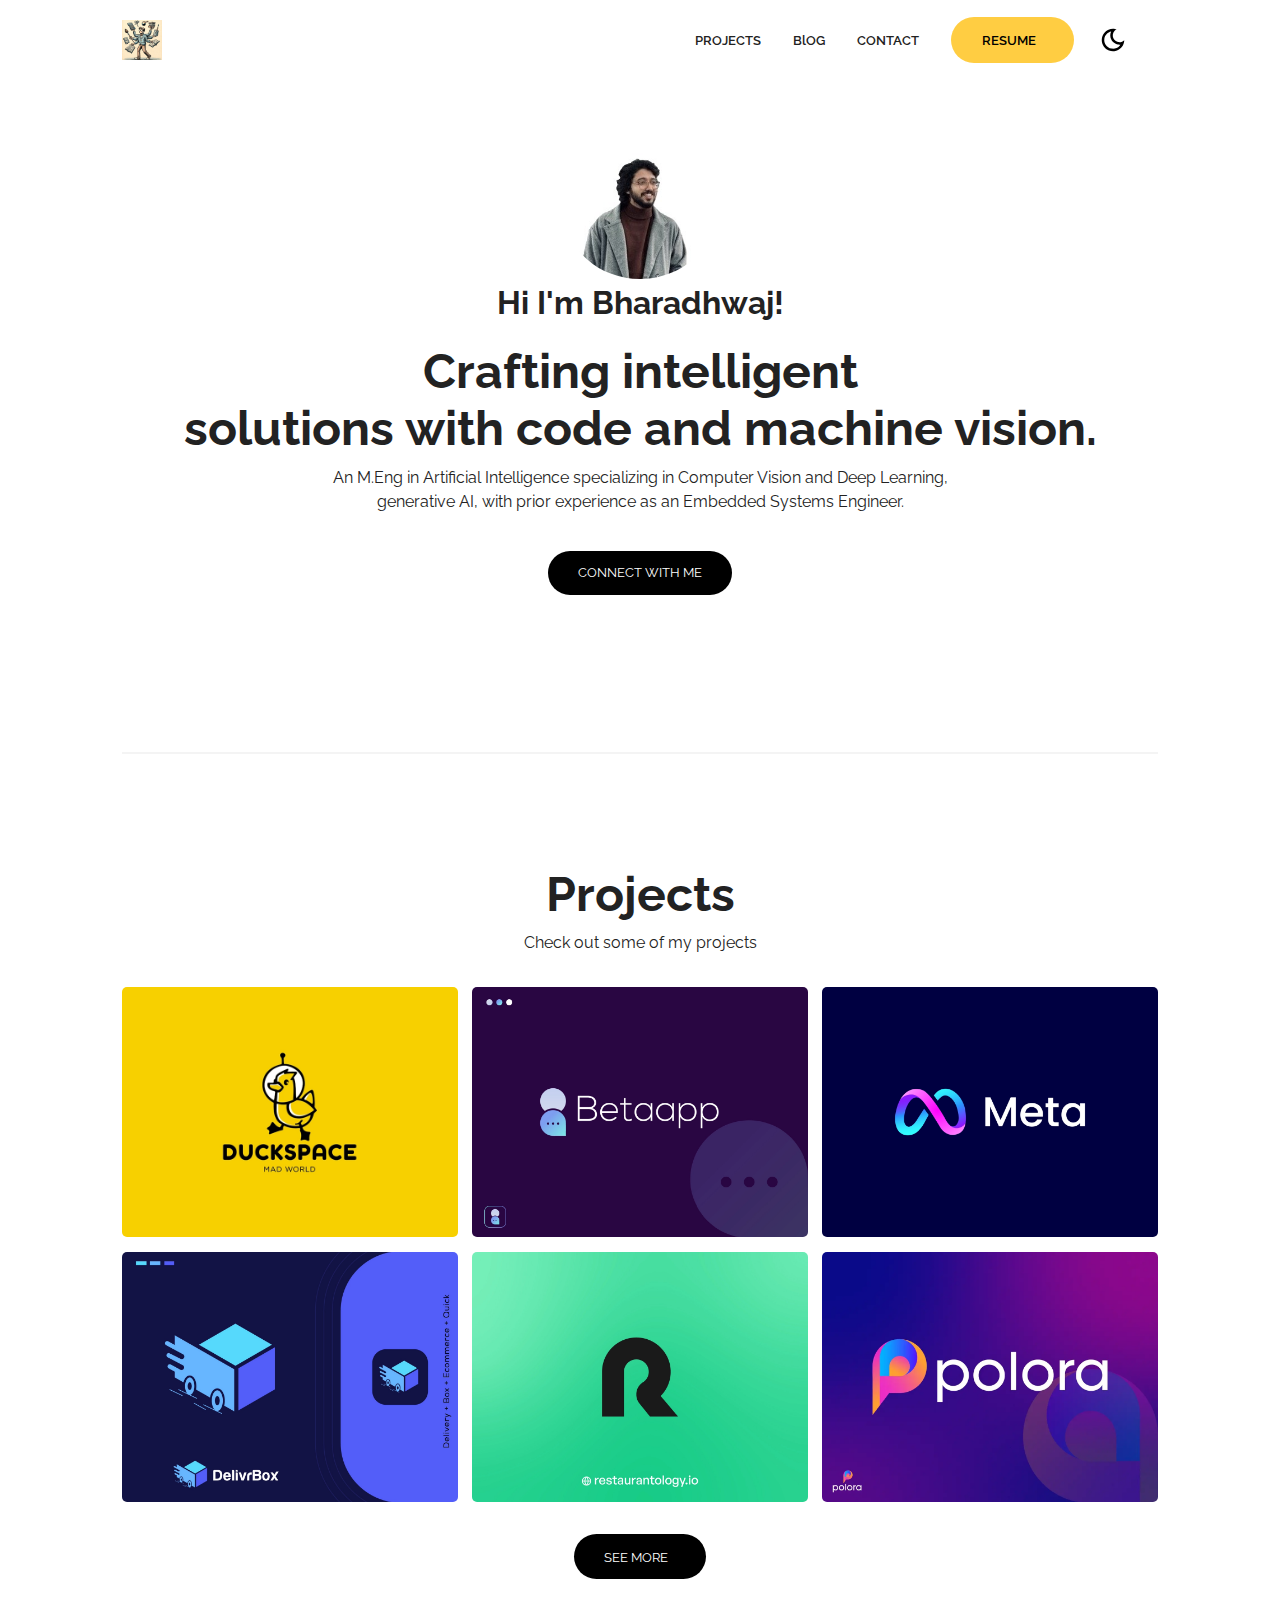
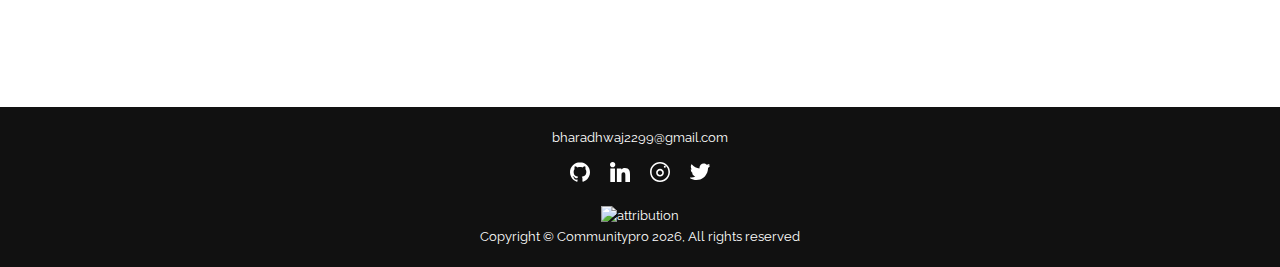
==== docs/index.html @ 9eeab5f7 "Changed src -> docs" ====
<!DOCTYPE html>
<html lang="en">
  <head>
    <meta charset="UTF-8" />
    <meta http-equiv="X-UA-Compatible" content="IE=edge" />
    <meta name="viewport" content="width=device-width, initial-scale=1.0" />
    <!-- Primary Meta Tags -->
    <title>Portfolio Template - Open source</title>
    <meta name="title" content="Portfolio Template - Open source" />
    <meta
      name="description"
      content="Build or customize your portfolio website using this super easy template. Free to use if you are a member of the community or a contributor to this project"
    />

    <!-- Open Graph / Facebook -->
    <meta property="og:type" content="website" />
    <meta
      property="og:url"
      content="https://github.com/CommunityPro/portfolio-html"
    />
    <meta property="og:title" content="Portfolio Template - Open source" />
    <meta
      property="og:description"
      content="Build or customize your portfolio website using this super easy template. Free to use if you are a member of the community or a contributor to this project"
    />
    <meta
      property="og:image"
      content="https://user-images.githubusercontent.com/62628408/150613011-b78a7f5a-0af1-4312-aab0-0022e7258693.png"
    />

    <!-- Twitter -->
    <meta property="twitter:card" content="summary_large_image" />
    <meta
      property="twitter:url"
      content="https://github.com/CommunityPro/portfolio-html"
    />
    <meta property="twitter:title" content="Portfolio Template - Open source" />
    <meta
      property="twitter:description"
      content="Build or customize your portfolio website using this super easy template. Free to use if you are a member of the community or a contributor to this project"
    />
    <meta
      property="twitter:image"
      content="https://user-images.githubusercontent.com/62628408/150613011-b78a7f5a-0af1-4312-aab0-0022e7258693.png"
    />

    <!-- Link -->
    <link
      rel="apple-touch-icon"
      sizes="180x180"
      href="assets/favicon/apple-touch-icon.png"
    />
    <link
      rel="icon"
      type="image/png"
      sizes="16x16"
      href="/assets/favicon/favicon-16x16.png"
    />
    <link
      rel="icon"
      type="image/png"
      sizes="32x32"
      href="assets/favicon/favicon-32x32.png"
    />
    <link
      rel="icon"
      type="image/png"
      sizes="192x192"
      href="assets/favicon/android-chrome-192x192.png"
    />
    <link
      rel="icon"
      type="image/png"
      sizes="512x512"
      href="assets/favicon/android-chrome-512x512.png"
    />
    <link rel="icon" type="image/x-icon" href="assets/favicon/favicon.ico" />
    <link rel="manifest" href="assets/favicon/site.webmanifest" />
    <link
      rel="stylesheet"
      href="https://use.fontawesome.com/releases/v5.15.4/css/all.css"
      integrity="sha384-DyZ88mC6Up2uqS4h/KRgHuoeGwBcD4Ng9SiP4dIRy0EXTlnuz47vAwmeGwVChigm"
      crossorigin="anonymous"
    />
    <link rel="stylesheet" href="css/style.css" />
    <link rel="stylesheet" href="css/utilities.css" />
  </head>
  <body>
    <header id="hero">
      <!-- Navbar -->
      <nav class="navbar">
        <div class="container">
          <!-- Logo -->
          <h1 id="logo">
            <a href="https://github.com/Bharadhwajsaimatha"
              ><img src="./assets/jack_of_all_trades.png" alt="My Logo"
            /></a>
          </h1>
          <!-- Navbar links -->
          <ul class="nav-menu">
            <li><a class="nav-link" href="#projects">PROJECTS</a></li>
            <li><a class="nav-link" href="https://loose0ends.wordpress.com/">BlOG</a></li>
            <li><a class="nav-link" href="#footer">CONTACT</a></li>
            <li>
                <a
                class="nav-link btn btn-primary"
                href="assets/CV_SaiBharadhwajMatha_23122024.pdf"
                target="_blank"
                >RESUME <i class="fas fa-arrow-right"></i
                ></a>
            </li>

            <!-- Toggle switch -->
            <div class="theme-switch">
              <input type="checkbox" id="switch" />
              <label class="toggle-icons" for="switch">
                <img class="moon" src="assets/moon.svg" />
                <img class="sun" src="assets/sun.svg" />
              </label>
            </div>
            <!-- Hamburger menu -->
          </ul>
          <div class="hamburger">
            <span class="bar"></span>
            <span class="bar"></span>
            <span class="bar"></span>
          </div>
        </div>
      </nav>

      <section class="header-container">
        <img
          class="profile-image"
          src="assets/profile_img.png"
          alt=""
        />
        <h1>Hi I'm Bharadhwaj!</h1>

        <div class="content-text">
            <h2>Crafting intelligent</h2>
            <h2>solutions with code and machine vision.</h2>
          <p>
            An M.Eng in Artificial Intelligence specializing in Computer Vision and Deep Learning, generative AI, with prior experience as an Embedded Systems Engineer.
          </p>
        </div>
        <a
          href="mailto:bhaardhwaj2299@gmail.com"
          class="btn btn-secondary"
          target="_blank"
          >Connect With Me</a
        >
      </section>
    </header>

    <!-- Projects -->
    <section id="projects" class="project-container container">
      <div class="division"></div>
      <div class="content-text">
        <h2>Projects</h2>
        <p>Check out some of my projects</p>
      </div>

      <article class="project">
        <!-- Project 1 -->
        <div href="" class="card">
          <div class="project-info">
            <div class="project-bio">
              <h3>AirSemOcc</h3>
              <p>Open3D, PyTorch, COLMAP</p>
            </div>

            <div class="project-link">
              <a href="https://github.com/Bharadhwajsaimatha/AirSemOcc-Semantic-Occupancy-Project-for-UAS" target="_blank"><i class="fab fa-github"></i></a>
              <!-- <a href="#" target="_blank"><i class="fas fa-globe"></i></a> -->
            </div>
          </div>
        </div>

        <!-- Project 2 -->
        <div href="" class="card">
          <div class="project-info">
            <div class="project-bio">
              <h3>3D Semantic Point Clouds</h3>
              <p>SfM,MVS,Semantic Segmentation</p>
            </div>

            <div class="project-link">
              <a href="https://github.com/Bharadhwajsaimatha/3D-Semantic-Point-Cloud-Generation" target="_blank"><i class="fab fa-github"></i></a>
              <!-- <a href="#" target="_blank"><i class="fas fa-globe"></i></a> -->
            </div>
          </div>
        </div>

        <!-- Porject 3 -->
        <div href="" class="card">
          <div class="project-info">
            <div class="project-bio">
              <h3>Project Three</h3>
              <p>React, Redux, SASS</p>
            </div>

            <div class="project-link">
              <a href="#" target="_blank"><i class="fab fa-github"></i></a>
              <a href="#" target="_blank"><i class="fas fa-globe"></i></a>
            </div>
          </div>
        </div>

        <!-- Project 4 -->
        <div href="" class="card">
          <div class="project-info">
            <div class="project-bio">
              <h3>Project Four</h3>
              <p>React, Redux, SASS</p>
            </div>

            <div class="project-link">
              <a href="#" target="_blank"><i class="fab fa-github"></i></a>
              <a href="#" target="_blank"><i class="fas fa-globe"></i></a>
            </div>
          </div>
        </div>

        <!-- Project 5 -->
        <div href="" class="card">
          <div class="project-info">
            <div class="project-bio">
              <h3>Project Five</h3>
              <p>React, Redux, SASS</p>
            </div>

            <div class="project-link">
              <a href="#" target="_blank"><i class="fab fa-github"></i></a>
              <a href="#" target="_blank"><i class="fas fa-globe"></i></a>
            </div>
          </div>
        </div>

        <!-- Project 6 -->
        <div href="" class="card">
          <div class="project-info">
            <div class="project-bio">
              <h3>Project Six</h3>
              <p>React, Redux, SASS</p>
            </div>

            <div class="project-link">
              <a href="#" target="_blank"><i class="fab fa-github"></i></a>
              <a href="#" target="_blank"><i class="fas fa-globe"></i></a>
            </div>
          </div>
        </div>
      </article>

      <a href="#" class="btn btn-secondary"
        target="_blank" >See More <i class="fas fa-arrow-right"></i
      ></a>
    </section>

    <footer id="footer">
      <div class="container">
        <a href="mailto:bharadhwaj2299@gmail.com">bharadhwaj2299@gmail.com</a>
        <!-- Social links -->
        <div class="social">
          <a href="https://github.com/Bharadhwajsaimatha" target="_blank"><img src="./assets/github-icon.svg" alt="GitHub" /></a>
          <a href="https://www.linkedin.com/in/saibharadhwajmatha/" target="_blank"
            ><img src="./assets/linkedin-icon.svg" alt="Linkedin"
          /></a>
            <a href="https://www.instagram.com/bharadhwaj_10/profilecard/?igsh=MWFwanN6cmVvM3djMw==" target="_blank"
            ><img src="./assets/instagram-icon.svg" alt="Instagram"
            /></a>
          <a href="https://x.com/bharadhwaj10" target="_blank"><img src="./assets/twitter-icon.svg" alt="Twitter" /></a>
          <!-- <a href="#" target="_blank"
            ><img src="./assets/hashnode-icon.svg" alt="Hashnode"
          /></a> -->
        </div>
        <!-- Attribution -->
        <div class="attribution">
          <a
            href="https://github.com/CommunityPro/portfolio-html"
            target="_blank"
            rel="noopener noreferrer"
          >
            <img
              src="https://user-images.githubusercontent.com/62628408/157202263-9174da24-b19a-4017-9b7c-a1d26ae8f014.svg"
              alt="attribution"
              width="150px"
            />
          </a>
        </div>
        <p>Copyright &copy; Communitypro <span id="datee"></span>, All rights reserved</p>
      </div>
    </footer>
    <script src="js/script.js"></script>
  </body>
</html>
---- docs/css/style.css ----
/* This is the required project styling. Will contain essential CSS styles like:
   * Flex property
   * Grid layout
   * Cards and sections
*/

@import url(https://fonts.googleapis.com/css?family=Raleway:100,200,300,regular,500,600,700,800,900,100italic,200italic,300italic,italic,500italic,600italic,700italic,800italic,900italic);

/* variables */
:root {
  /* Colors */
  --primary-color: #ffcd42;
  --secondary-color: #ffd35c;
  --bg-primary: #ffffff;
  --text-color: #222222;
  --text-color-two: #ffffff;
  --bg-secondary: #000000;
  --card-background: #f4f4f4;
  --bg-secondary-two: #111111;

  --shadow: 0 10px 40px rgba(0, 0, 0, 0.2);

  /* Font Weight */
  --weight-small: 400;
  --weight-semibold: 600;
  --weight-bold: 800;

  /* Max width */
  --width-small: 600px;
  --width-medium: 1100px;
  --width-large: 1300px;
}

[data-theme="dark"] {
  --primary-color: #ffcd42;
  --secondary-color: #ffd35c;
  --bg-primary: #000000;
  --text-color: #ffffff;
  --text-color-two: #222222;
  --bg-secondary: #ffffff;
  --card-background: #111111;
  --bg-secondary-two: #f4f4f4;
  --shadow: 0 2px 10px rgba(95, 95, 95, 0.2);
}

html {
  font-size: 100%;
  scroll-behavior: smooth;
}

/* Reset default styling */
* {
  margin: 0;
  padding: 0;
  box-sizing: border-box;
}

ul {
  list-style: none;
}

a {
  text-decoration: none;
  color: var(--text-color);
}

/* Main styling */
body {
  background: var(--bg-primary);
  color: var(--text-color);
  font-family: "Raleway", sans-serif;
  line-height: 1.5;
}

/* Navbar */
.navbar {
  position: fixed;
  top: 0;
  left: 0;
  right: 0;
  z-index: 20;
  background: var(--bg-primary);
}

.navbar .container {
  display: flex;
  align-items: center;
  justify-content: space-between;
  z-index: 20;
  height: 80px;
  width: 100%;
}

.navbar .nav-menu {
  display: flex;
  align-items: center;
  background: var(--bg-primary);
}

.navbar .nav-link {
  margin: 0 1rem;
  font-size: 0.8rem;
  font-weight: var(--weight-semibold);
}

.navbar #logo img {
  display: block;
  width: 40px;
}

.navbar .btn {
  margin-right: 1.5rem;
}

.fas.fa-arrow-right {
  margin-left: 0.5rem;
  font-size: 0.9rem;
}

/* hamburger */
.hamburger {
  margin-bottom: 0.1rem;
  display: none;
}

.bar {
  display: block;
  width: 23px;
  height: 3px;
  margin: 4px auto;
  transition: all 0.3s ease-in-out;
  border-radius: 30px;
  background-color: var(--bg-secondary);
}

/* Hero section */
#hero {
  display: flex;
  flex-direction: column;
  height: 100%;
}

.profile-image {
  width: 150px;
  border-radius: 50%;
  animation: bounce 1s infinite alternate;
}

@keyframes bounce {
  from {
    transform: translateY(0px);
  }

  to {
    transform: translateY(-10px);
  }
}

.division {
  width: 100%;
  height: 2px;
  background-color: var(--card-background);
  margin: 5.5rem 0;
}
/* Projects */
#projects {
  display: flex;
  flex-direction: column;
  margin: 2rem auto 5rem;
}

#projects .btn {
  align-self: center;
  margin: 2rem 0;
}

.project {
  display: grid;
  grid-template-columns: repeat(3, 1fr);
  grid-auto-rows: minmax(250px, auto);
  grid-gap: 0.9rem;
}

.card .project-bio p {
  font-size: 0.83rem;
}

.card .project-bio h3 {
  font-size: 0.9rem;
}

.project-info {
  display: flex;
  justify-content: space-between;
  opacity: 0;
  position: relative;
  transition: 0.5s ease-in-out;
}

.project-bio {
  display: flex;
  flex-direction: column;
  justify-content: flex-end;
  position: relative;
  top: 160px;
  left: 10px;
}

/* Footer */
#footer {
  background: #111111;
}

#footer .container {
  display: flex;
  flex-direction: column;
  align-items: center;
  justify-content: center;
  color: #ffffff;
  min-height: 160px;
  text-align: center;
}

#footer a {
  font-size: 0.8rem;
  color: #fff;
}

#footer a:hover {
  opacity: 0.6;
}

#footer .social {
  margin: 0.9rem 0;
}

#footer .social img {
  width: 20px;
  height: 20px;
}

#footer .social a {
  margin: 0 0.5rem;
}

#footer p {
  font-size: 0.8rem;
}

/* Responsiveness */

@media (max-width: 1000px) {
  .project {
    display: grid;
    grid-template-columns: repeat(2, 1fr);
  }
}

@media (max-width: 768px) {
}

@media (max-width: 670px) {
  .navbar .nav-menu {
    position: fixed;
    right: -100vw;
    top: 4.5rem;
    flex-direction: column;
    width: calc(80% - 10px);
    transition: 0.3s;
    box-shadow: var(--shadow);
    padding: 2rem;
    border-radius: 5px;
    align-items: flex-start;
  }

  .navbar .btn {
    margin: 0;
    margin-top: 1rem;
  }

  .nav-menu.active {
    right: 20px;
  }

  .nav-menu .nav-link {
    font-size: 0.9rem;
    margin: 0 0.2rem;
  }

  .nav-menu li {
    margin-bottom: 0.5rem;
    width: 100%;
  }

  .nav-menu .btn {
    width: 100%;
    text-align: center;
    margin-top: 0.5rem;
  }

  .hamburger {
    display: block;
    cursor: pointer;
    padding: 0.2rem 0.4rem;
  }

  .hamburger.active {
    border: 1px dotted gray;
  }

  .hamburger.active .bar:nth-child(2) {
    opacity: 0;
  }

  .hamburger.active .bar:nth-child(1) {
    transform: translateY(6px) rotate(45deg);
  }

  .hamburger.active .bar:nth-child(3) {
    transform: translateY(-8px) rotate(-45deg);
  }
}

@media (max-width: 600px) {
  .project {
    display: grid;
    grid-template-columns: 1fr;
  }

  .header-container .btn {
    border-radius: 5px;
    width: 80%;
  }
}
---- docs/css/utilities.css ----
/* ?This is where reusable styling of this template will be. 
   !Will contain things like:
   * Button styling
   * Background color styling
   * padding and margin
*/

.container {
  max-width: var(--width-medium);
  margin: 0 auto;
  padding: 1rem 2rem;
}

h1::selection,
h2::selection {
  color: #111;
  background: var(--primary-color);
}

/* Buttons */
.btn {
  display: inline-block;
  padding: 0.75rem 1.9rem;
  border-radius: 30px;
  text-transform: uppercase;
  font-size: 0.82rem;
  transition: 0.3s;
}

.btn-primary {
  background: var(--primary-color);
  color: #000000;
}

.btn-secondary {
  margin: 5px 0;
  background-color: var(--bg-secondary);
  color: var(--bg-primary);
}

/* add hover to resume button */
.btn-primary:hover {
  background: var(--secondary-color);
}

/* Dark mode toggle */
#switch {
  display: none;
}

.toggle-icons {
  display: flex;
  justify-content: space-between;
  align-items: center;
  cursor: pointer;
}

.toggle-icons > img {
  transition: 0.6s cubic-bezier(0.23, 1, 0.32, 1);
  width: 30px;
}

.moon {
  transform: rotate(10deg);
}

#switch:checked + .toggle-icons .moon {
  transform: rotate(250deg);
}

#switch:checked + .toggle-icons .sun {
  transform: rotate(100deg);
}

/* Header Container */
.header-container {
  display: flex;
  flex-direction: column;
  align-items: center;
  justify-content: center;
  margin-top: 8rem;
  padding: 1rem;
}

.header-container > div {
  margin-top: 1rem;
}

.content-text {
  text-align: center;
  margin: 1.5rem 0;
}

.content-text h2 {
  font-size: 3rem;
  line-height: 1.2;
  transition: 0.2s ease-in-out;
}

.content-text p {
  padding: 0.5rem;
  margin: 0 auto;
  max-width: 700px;
}

/* Project cards */
.card {
  padding: 1rem;
  background: var(--card-background);
  color: #ffffff;
  border-radius: 5px;
  transition: 0.4s ease-in-out;
  cursor: pointer;
}

.card a {
  color: #ffffff;
  transition: 0.25s ease-in-out;
  font-size: 1.1rem;
  margin-right: 0.3rem;
}

.card a:hover {
  color: var(--primary-color);
}

.card:hover {
  box-shadow: inset 0 100px 1000px 10px rgba(0, 0, 0, 0.8);
}

.card:hover .project-info {
  opacity: 1;
}

/* Project Images */

/* project 1 */
.card:nth-child(1) {
  background: url(../assets/project/project-one.png) center center/cover;
}

/* Project 2 */
.card:nth-child(2) {
  background: url(../assets/project/project-two.png) center center/cover;
}

/* Project 3 */
.card:nth-child(3) {
  background: url(../assets/project/project-three.png) center center/cover;
}

/* Project 4 */
.card:nth-child(4) {
  background: url(../assets/project/project-four.png) center center/cover;
}

/* Project 5 */
.card:nth-child(5) {
  background: url(../assets/project/project-five.png) center center/cover;
}

/* Project 6 */
.card:nth-child(6) {
  background: url(../assets/project/project-six.png) center center/cover;
}

/* Media Queries */
@media (max-width: 768px) {
  .header-container {
    margin-top: 7rem;
    text-align: center;
  }

  .content-text h2 {
    font-size: 2.5rem;
  }
}
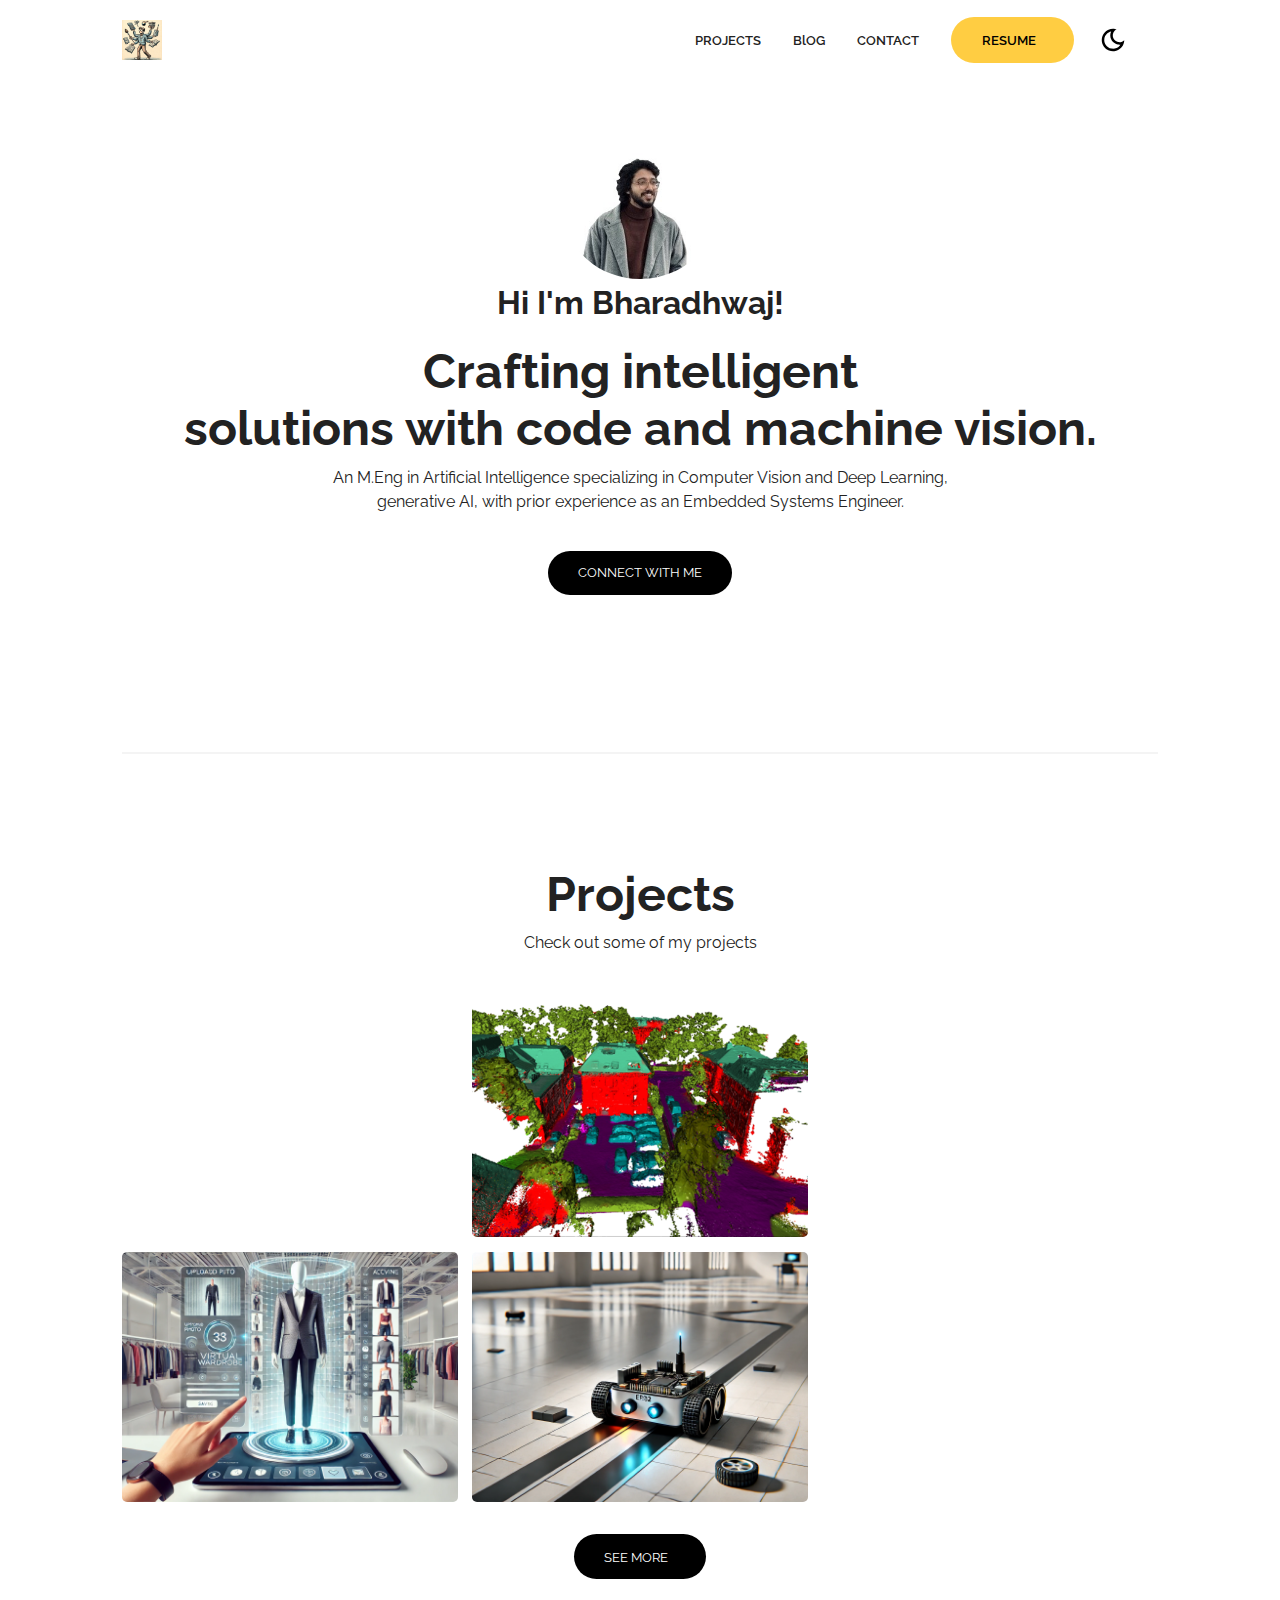
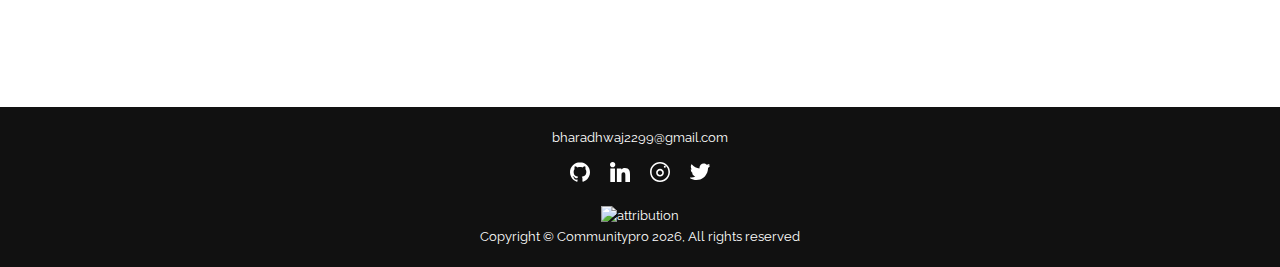
==== commit 6f9f85fa: "Updated README.md" ====
--- a/docs/index.html
+++ b/docs/index.html
@@ -5,44 +5,25 @@
     <meta http-equiv="X-UA-Compatible" content="IE=edge" />
     <meta name="viewport" content="width=device-width, initial-scale=1.0" />
     <!-- Primary Meta Tags -->
-    <title>Portfolio Template - Open source</title>
-    <meta name="title" content="Portfolio Template - Open source" />
-    <meta
-      name="description"
-      content="Build or customize your portfolio website using this super easy template. Free to use if you are a member of the community or a contributor to this project"
-    />
+    <title>SaiBharadhwajMatha-Portfolio</title>
+    <meta name="title" content="SaiBharadhwajMatha-Portfolio" />
+    <meta name="description" content="M.Eng in Artificial Intelligence specializing in Computer Vision and Deep Learning." />
 
     <!-- Open Graph / Facebook -->
     <meta property="og:type" content="website" />
-    <meta
-      property="og:url"
-      content="https://github.com/CommunityPro/portfolio-html"
-    />
-    <meta property="og:title" content="Portfolio Template - Open source" />
-    <meta
-      property="og:description"
-      content="Build or customize your portfolio website using this super easy template. Free to use if you are a member of the community or a contributor to this project"
-    />
-    <meta
-      property="og:image"
-      content="https://user-images.githubusercontent.com/62628408/150613011-b78a7f5a-0af1-4312-aab0-0022e7258693.png"
-    />
+    <meta property="og:url" content="https://metatags.io/" />
+    <meta property="og:title" content="SaiBharadhwajMatha-Portfolio" />
+    <meta property="og:description" content="M.Eng in Artificial Intelligence specializing in Computer Vision and Deep Learning." />
+    <meta property="og:image" content="https://metatags.io/images/meta-tags.png" />
 
     <!-- Twitter -->
     <meta property="twitter:card" content="summary_large_image" />
-    <meta
-      property="twitter:url"
-      content="https://github.com/CommunityPro/portfolio-html"
-    />
-    <meta property="twitter:title" content="Portfolio Template - Open source" />
-    <meta
-      property="twitter:description"
-      content="Build or customize your portfolio website using this super easy template. Free to use if you are a member of the community or a contributor to this project"
-    />
-    <meta
-      property="twitter:image"
-      content="https://user-images.githubusercontent.com/62628408/150613011-b78a7f5a-0af1-4312-aab0-0022e7258693.png"
-    />
+    <meta property="twitter:url" content="https://metatags.io/" />
+    <meta property="twitter:title" content="SaiBharadhwajMatha-Portfolio" />
+    <meta property="twitter:description" content="M.Eng in Artificial Intelligence specializing in Computer Vision and Deep Learning." />
+    <meta property="twitter:image" content="https://metatags.io/images/meta-tags.png" />
+
+    <!-- Meta Tags Generated with https://metatags.io -->
 
     <!-- Link -->
     <link
@@ -166,7 +147,7 @@
           <div class="project-info">
             <div class="project-bio">
               <h3>AirSemOcc</h3>
-              <p>Open3D, PyTorch, COLMAP</p>
+              <p>Open3D, PyTorch, TensorRT</p>
             </div>
 
             <div class="project-link">
@@ -191,17 +172,17 @@
           </div>
         </div>
 
-        <!-- Porject 3 -->
-        <div href="" class="card">
-          <div class="project-info">
-            <div class="project-bio">
-              <h3>Project Three</h3>
-              <p>React, Redux, SASS</p>
-            </div>
-
-            <div class="project-link">
-              <a href="#" target="_blank"><i class="fab fa-github"></i></a>
-              <a href="#" target="_blank"><i class="fas fa-globe"></i></a>
+        <!-- Project 3 -->
+        <div href="" class="card">
+          <div class="project-info">
+            <div class="project-bio">
+              <h3>Windows-State Recognition</h3>
+              <p>YOLOv5, OpenCV</p>
+            </div>
+
+            <div class="project-link">
+              <a href="https://github.com/Bharadhwajsaimatha/windows_state_recognition_yolov5" target="_blank"><i class="fab fa-github"></i></a>
+              <!-- <a href="#" target="_blank"><i class="fas fa-globe"></i></a> -->
             </div>
           </div>
         </div>
@@ -210,13 +191,13 @@
         <div href="" class="card">
           <div class="project-info">
             <div class="project-bio">
-              <h3>Project Four</h3>
-              <p>React, Redux, SASS</p>
-            </div>
-
-            <div class="project-link">
-              <a href="#" target="_blank"><i class="fab fa-github"></i></a>
-              <a href="#" target="_blank"><i class="fas fa-globe"></i></a>
+              <h3>Virtual Wardrobe</h3>
+              <p>OpenCV, GMM, PoseNet</p>
+            </div>
+
+            <div class="project-link">
+              <a href="https://github.com/Bharadhwajsaimatha/virtual_wardrobe-with-foreground-extractor" target="_blank"><i class="fab fa-github"></i></a>
+              <!-- <a href="#" target="_blank"><i class="fas fa-globe"></i></a> -->
             </div>
           </div>
         </div>
@@ -225,13 +206,13 @@
         <div href="" class="card">
           <div class="project-info">
             <div class="project-bio">
-              <h3>Project Five</h3>
-              <p>React, Redux, SASS</p>
-            </div>
-
-            <div class="project-link">
-              <a href="#" target="_blank"><i class="fab fa-github"></i></a>
-              <a href="#" target="_blank"><i class="fas fa-globe"></i></a>
+              <h3>Line Follow Robot</h3>
+              <p>ESP32, Infrared</p>
+            </div>
+
+            <div class="project-link">
+              <a href="https://github.com/Bharadhwajsaimatha/novel_line_follow_robot_with_obstacle_sensing" target="_blank"><i class="fab fa-github"></i></a>
+              <!-- <a href="#" target="_blank"><i class="fas fa-globe"></i></a> -->
             </div>
           </div>
         </div>
@@ -240,19 +221,19 @@
         <div href="" class="card">
           <div class="project-info">
             <div class="project-bio">
-              <h3>Project Six</h3>
-              <p>React, Redux, SASS</p>
-            </div>
-
-            <div class="project-link">
-              <a href="#" target="_blank"><i class="fab fa-github"></i></a>
-              <a href="#" target="_blank"><i class="fas fa-globe"></i></a>
+              <h3>Speed Gun</h3>
+              <p>OpenCV, Optical Flow</p>
+            </div>
+
+            <div class="project-link">
+              <a href="https://github.com/Bharadhwajsaimatha/Vehicle_Speed_estimation_OpticalFLow_LK" target="_blank"><i class="fab fa-github"></i></a>
+              <!-- <a href="#" target="_blank"><i class="fas fa-globe"></i></a> -->
             </div>
           </div>
         </div>
       </article>
 
-      <a href="#" class="btn btn-secondary"
+      <a href="https://github.com/Bharadhwajsaimatha" class="btn btn-secondary"
         target="_blank" >See More <i class="fas fa-arrow-right"></i
       ></a>
     </section>
--- a/docs/css/utilities.css
+++ b/docs/css/utilities.css
@@ -136,32 +136,32 @@
 
 /* project 1 */
 .card:nth-child(1) {
-  background: url(../assets/project/project-one.png) center center/cover;
+  background: url(../assets/AirSemOcc.gif) center center/cover;
 }
 
 /* Project 2 */
 .card:nth-child(2) {
-  background: url(../assets/project/project-two.png) center center/cover;
+  background: url(../assets/project/sem_pcd.png) center center/cover;
 }
 
 /* Project 3 */
 .card:nth-child(3) {
-  background: url(../assets/project/project-three.png) center center/cover;
+  background: url(../assets/project/window_reg.gif) center center/cover;
 }
 
 /* Project 4 */
 .card:nth-child(4) {
-  background: url(../assets/project/project-four.png) center center/cover;
+  background: url(../assets/project/virtual-wardrobe.png) center center/cover;
 }
 
 /* Project 5 */
 .card:nth-child(5) {
-  background: url(../assets/project/project-five.png) center center/cover;
+  background: url(../assets/project/line_follow.png) center center/cover;
 }
 
 /* Project 6 */
 .card:nth-child(6) {
-  background: url(../assets/project/project-six.png) center center/cover;
+  background: url(../assets/project/vehicle_speed.png) center center/cover;
 }
 
 /* Media Queries */
